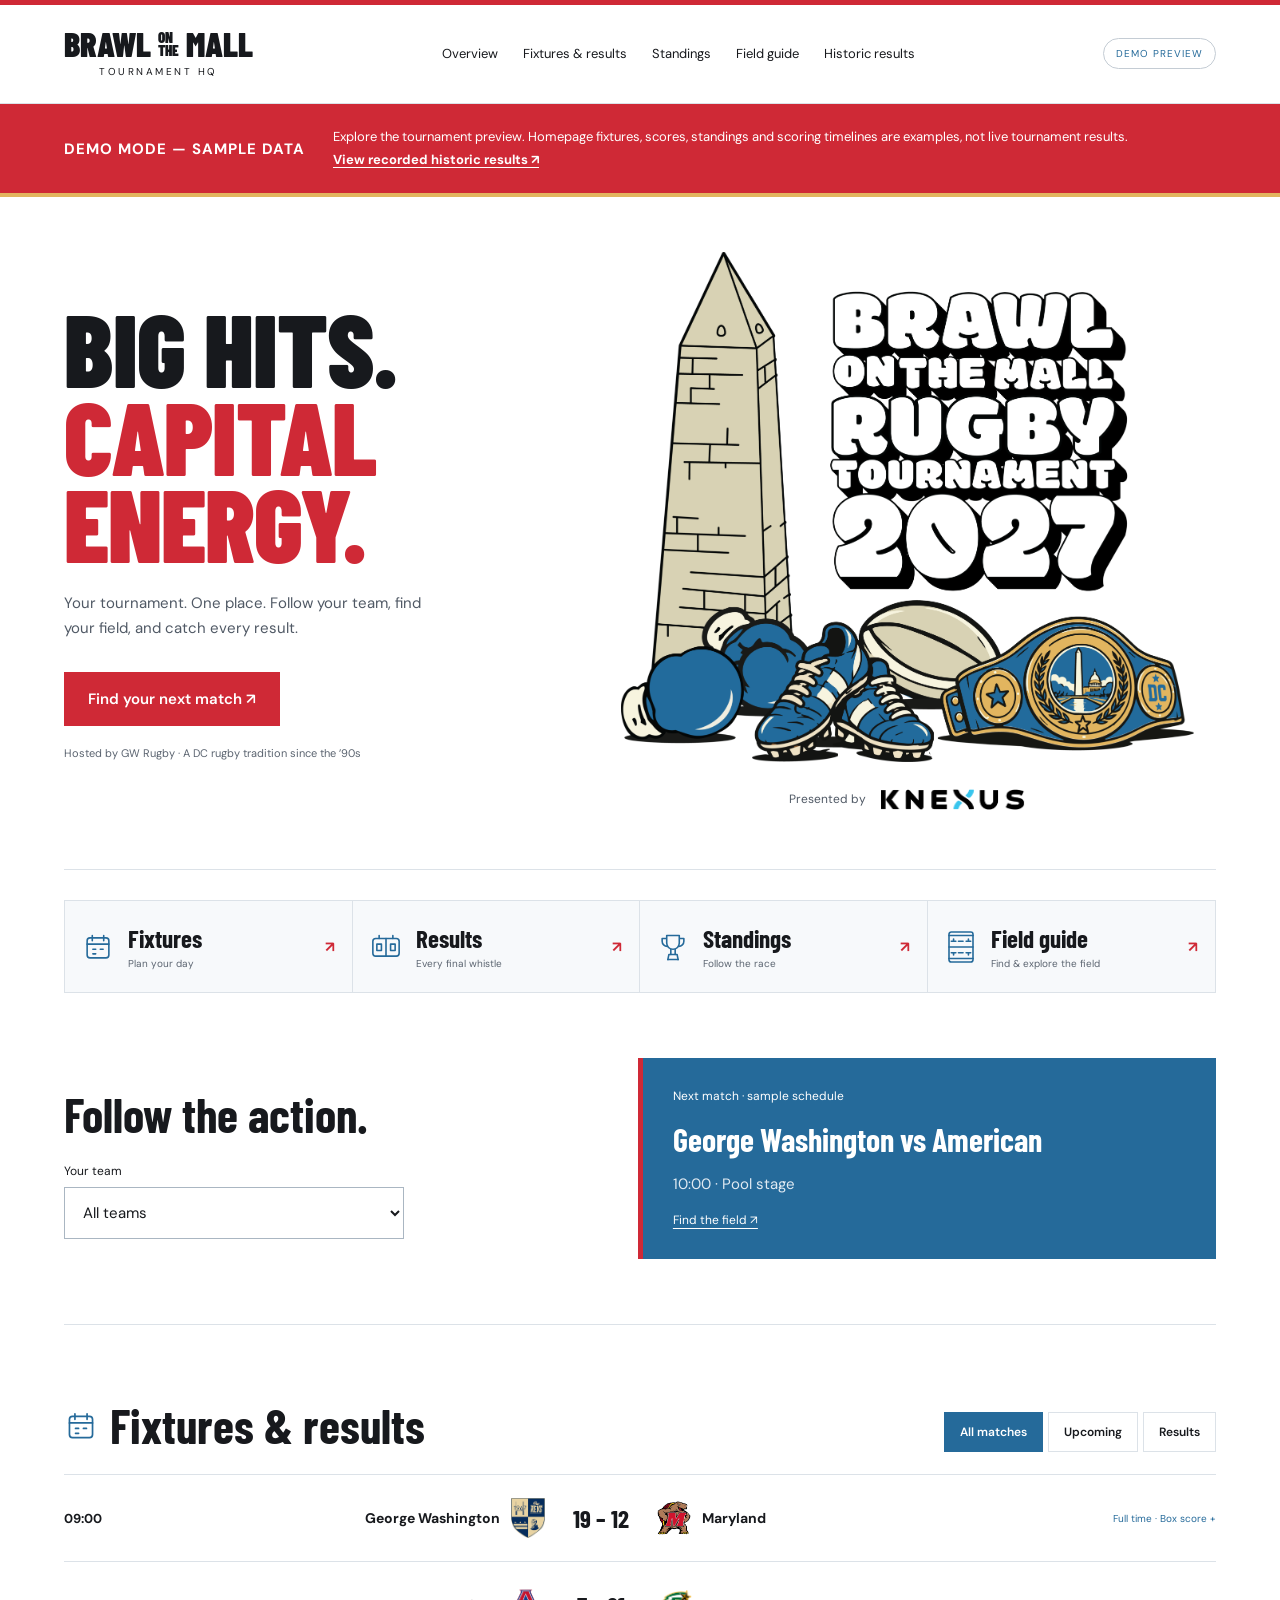
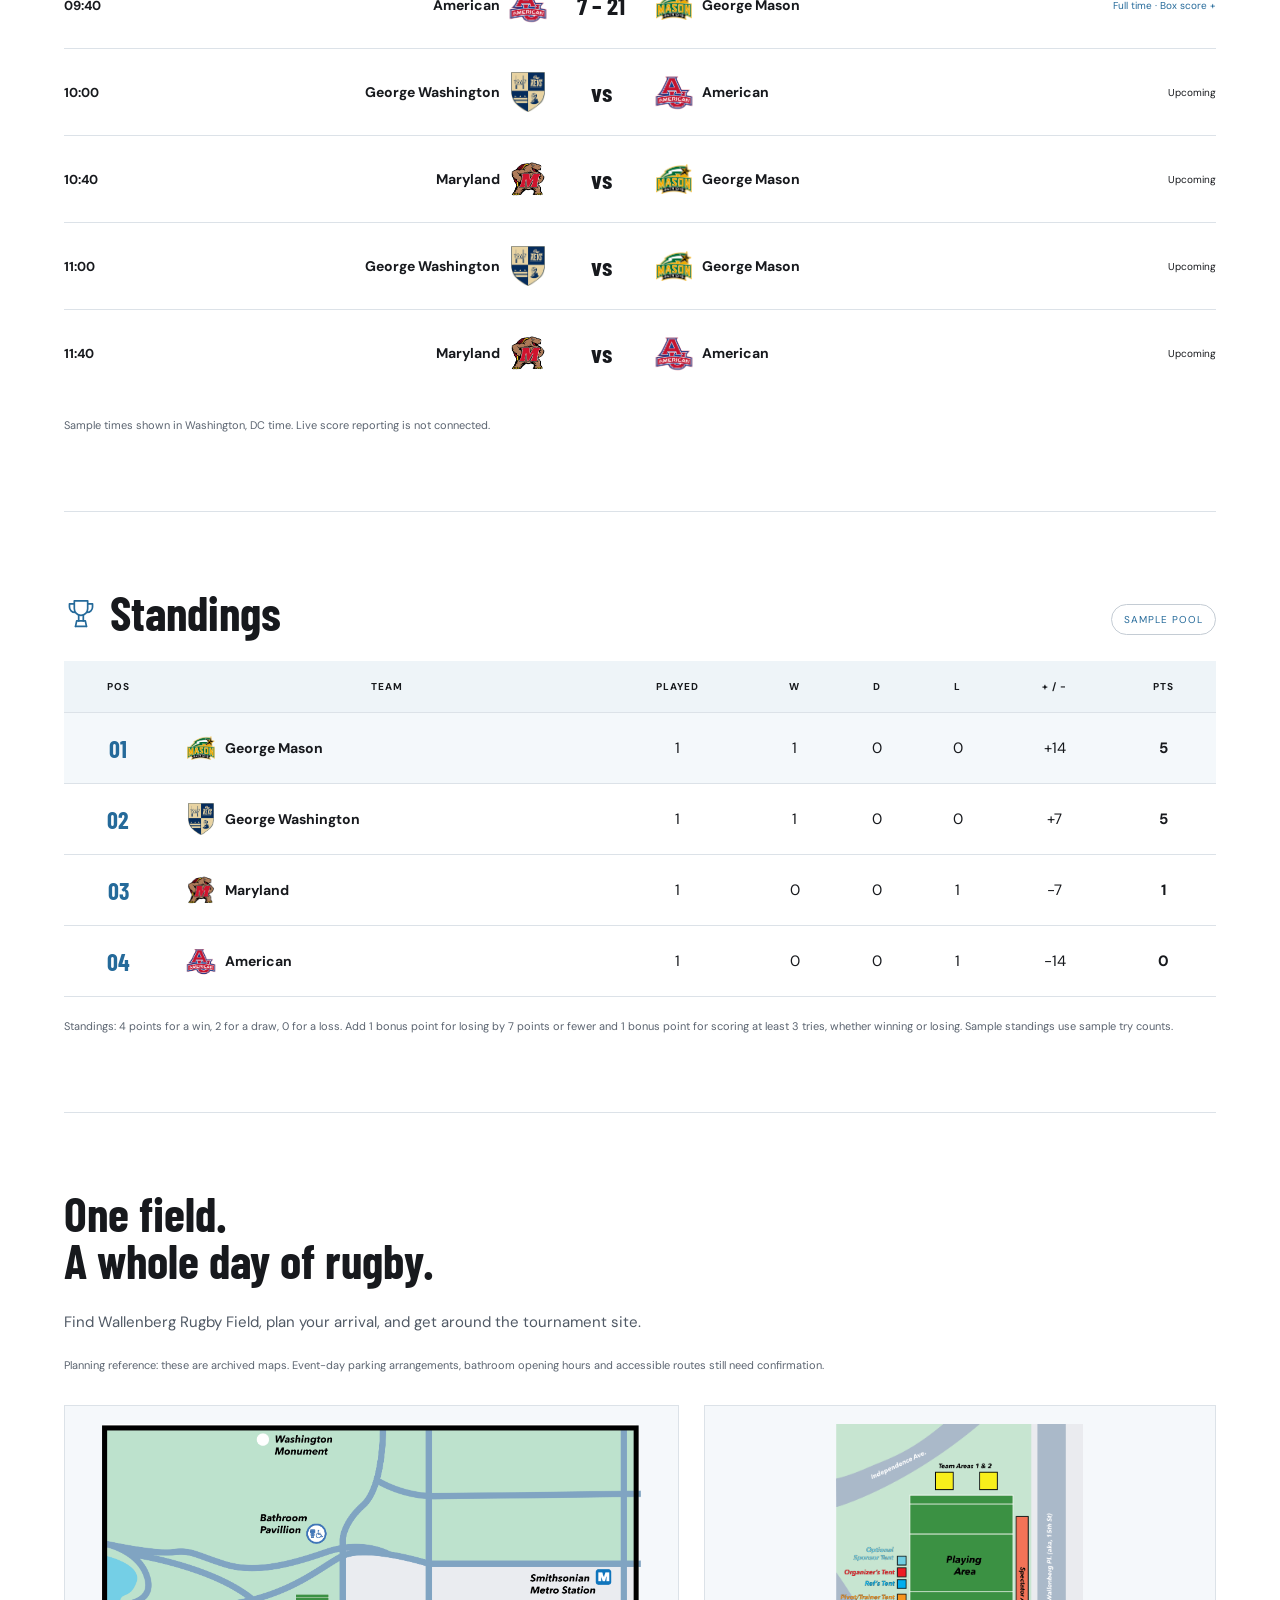
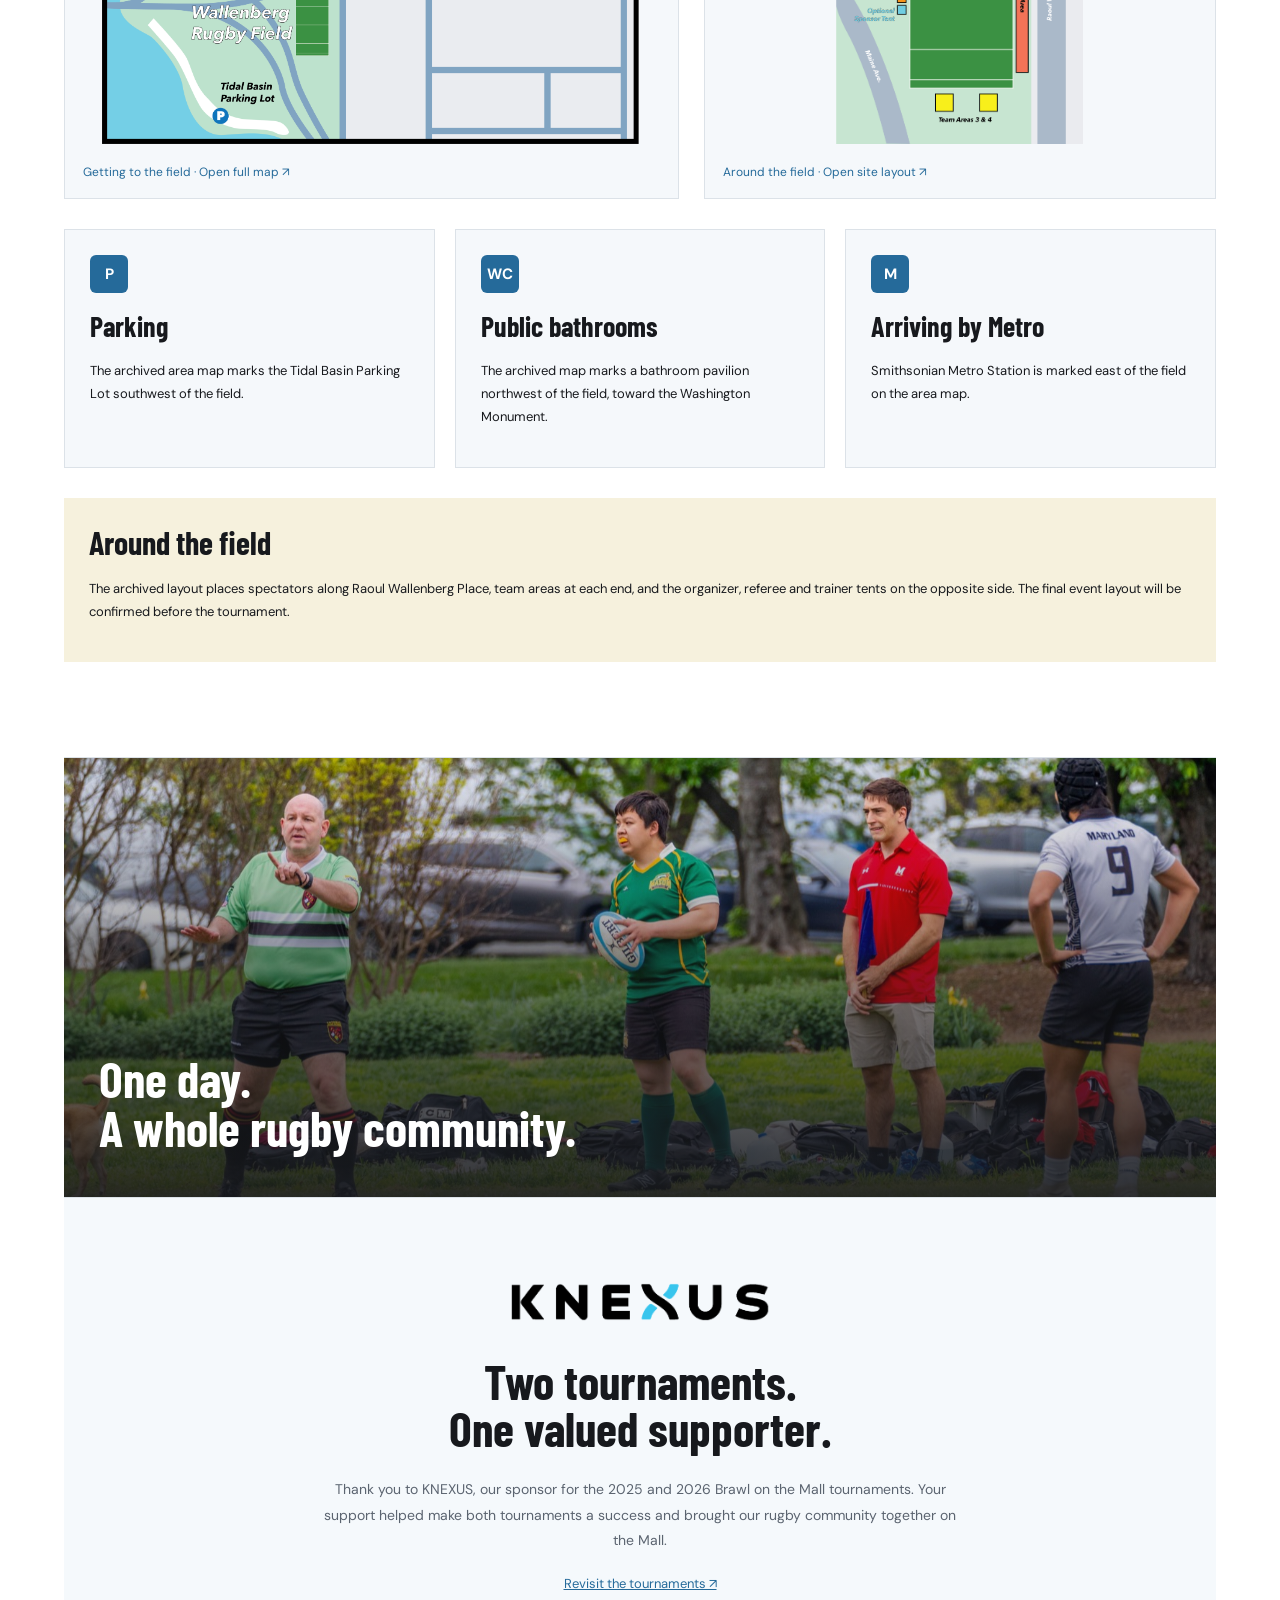
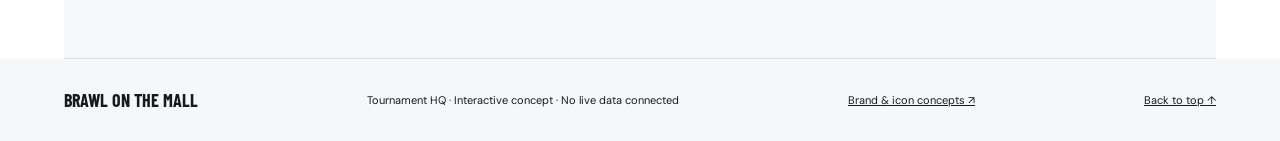
==== index.html @ ece19e47 "Publish Brawl tournament website for GitHub Pages" ====
<!doctype html><html lang="en"><head><meta charset="utf-8"><meta name="viewport" content="width=device-width,initial-scale=1"><meta name="description" content="Your Brawl on the Mall 2027 tournament hub: fixtures, results, standings and field guide."><link rel="icon" type="image/svg+xml" href="monument.svg"><title>Brawl on the Mall — Tournament HQ</title><link rel="stylesheet" href="style.css"></head><body><header><a class="brand wordmark" href="#home" aria-label="Brawl on the Mall — Tournament HQ"><span class="wordmark-line"><span>BRAWL</span><span class="wordmark-stack"><span>ON</span><span>THE</span></span><span>MALL</span></span><span class="wordmark-sub">TOURNAMENT HQ</span></a><nav aria-label="Main navigation"><a href="#home">Overview</a><a href="#fixtures">Fixtures & results</a><a href="#standings">Standings</a><a href="#fields">Field guide</a><a href="history.html">Historic results</a></nav><span class="pill">DEMO PREVIEW</span></header><main><aside class="notice demo-notice" aria-label="Demo site notice"><strong>DEMO MODE — SAMPLE DATA</strong><span>Explore the tournament preview. Homepage fixtures, scores, standings and scoring timelines are examples, not live tournament results. <a href="history.html">View recorded historic results ↗</a></span></aside><section class="hero" id="home"><div><h1>BIG HITS.<br><em>CAPITAL<br>ENERGY.</em></h1><p>Your tournament. One place. Follow your team, find your field, and catch every result.</p><a class="button" href="#fixtures">Find your next match ↗</a><span class="hero-note">Hosted by GW Rugby · A DC rugby tradition since the ’90s</span></div><div class="hero-art"><img class="primary-logo" src="brawl-2027.png" alt="Brawl on the Mall Rugby Tournament 2027"><div class="presented-by"><span>Presented by</span><img src="knexus-on-light.png" alt="KNEXUS"></div></div></section><div class="quick-links" aria-label="Tournament shortcuts"><a href="#fixtures"><img class="ui-icon" src="fixtures.svg" alt="" aria-hidden="true"><span><strong>Fixtures</strong><small>Plan your day</small></span><b aria-hidden="true">↗</b></a><a href="#fixtures" data-shortcut="results"><img class="ui-icon" src="results.svg" alt="" aria-hidden="true"><span><strong>Results</strong><small>Every final whistle</small></span><b aria-hidden="true">↗</b></a><a href="#standings"><img class="ui-icon" src="standings.svg" alt="" aria-hidden="true"><span><strong>Standings</strong><small>Follow the race</small></span><b aria-hidden="true">↗</b></a><a href="#fields"><img class="ui-icon" src="fields.svg" alt="" aria-hidden="true"><span><strong>Field guide</strong><small>Find & explore the field</small></span><b aria-hidden="true">↗</b></a></div><section class="dashboard"><div><h2>Follow the action.</h2><label for="team">Your team</label><select id="team"><option value="">All teams</option><option>George Washington</option><option>Maryland</option><option>American</option><option>George Mason</option></select></div><article class="next"><p class="next-label">Next match · sample schedule</p><h3 id="nextTeams"></h3><p id="nextMeta"></p><a href="#fields">Find the field ↗</a></article></section><section id="fixtures"><div class="section-head"><div><h2 class="icon-heading"><img class="ui-icon" src="fixtures.svg" alt="" aria-hidden="true">Fixtures & results</h2></div><div class="tabs" aria-label="Match status"><button data-status="all" class="active">All matches</button><button data-status="upcoming">Upcoming</button><button data-status="final">Results</button></div></div><div id="matches"></div><p class="small">Sample times shown in Washington, DC time. Live score reporting is not connected.</p></section><section id="standings"><div class="section-head"><div><h2 class="icon-heading"><img class="ui-icon" src="standings.svg" alt="" aria-hidden="true">Standings</h2></div><span class="pill">SAMPLE POOL</span></div><div class="table-wrap"><table><thead><tr><th>POS</th><th>TEAM</th><th>PLAYED</th><th>W</th><th>D</th><th>L</th><th>+ / −</th><th>PTS</th></tr></thead><tbody id="table"></tbody></table></div><p class="small">Standings: 4 points for a win, 2 for a draw, 0 for a loss. Add 1 bonus point for losing by 7 points or fewer and 1 bonus point for scoring at least 3 tries, whether winning or losing. Sample standings use sample try counts.</p></section><section id="fields" class="field-guide"><h2>One field.<br>A whole day of rugby.</h2><p class="guide-intro">Find Wallenberg Rugby Field, plan your arrival, and get around the tournament site.</p><p class="small">Planning reference: these are archived maps. Event-day parking arrangements, bathroom opening hours and accessible routes still need confirmation.</p><div class="guide-maps"><a href="field-area.png" target="_blank" rel="noopener"><img src="field-area.png" alt="Archived area map showing Wallenberg Rugby Field, Tidal Basin Parking Lot, bathroom pavilion and Smithsonian Metro Station"><span>Getting to the field · Open full map ↗</span></a><a href="fields.png" target="_blank" rel="noopener"><img src="fields.png" alt="Archived single-field site layout with spectator area, team areas and organizer and trainer tents"><span>Around the field · Open site layout ↗</span></a></div><div class="arrival-cards"><article><span class="arrival-symbol" aria-hidden="true">P</span><h3>Parking</h3><p>The archived area map marks the Tidal Basin Parking Lot southwest of the field.</p></article><article><span class="arrival-symbol" aria-hidden="true">WC</span><h3>Public bathrooms</h3><p>The archived map marks a bathroom pavilion northwest of the field, toward the Washington Monument.</p></article><article><span class="arrival-symbol" aria-hidden="true">M</span><h3>Arriving by Metro</h3><p>Smithsonian Metro Station is marked east of the field on the area map.</p></article></div><div class="around-field"><h3>Around the field</h3><p>The archived layout places spectators along Raoul Wallenberg Place, team areas at each end, and the organizer, referee and trainer tents on the opposite side. The final event layout will be confirmed before the tournament.</p></div></section><section class="photo"><img src="rugby.jpg" alt="Rugby players gathering beside the pitch at Brawl"><div><h2>One day.<br>A whole rugby community.</h2></div></section><section class="sponsors sponsor-thanks"><img class="knexus-recognition" src="knexus-on-light.png" alt="KNEXUS"><h2>Two tournaments.<br>One valued supporter.</h2><p>Thank you to KNEXUS, our sponsor for the 2025 and 2026 Brawl on the Mall tournaments. Your support helped make both tournaments a success and brought our rugby community together on the Mall.</p><a href="history.html">Revisit the tournaments ↗</a></section></main><footer><strong>BRAWL ON THE MALL</strong><span>Tournament HQ · Interactive concept · No live data connected</span><a href="brand.html">Brand & icon concepts ↗</a><a href="#home">Back to top ↑</a></footer><script src="app.js"></script></body></html>
---- style.css ----
@import url('https://fonts.googleapis.com/css2?family=Barlow+Condensed:wght@600;700;800;900&family=DM+Sans:wght@400;500;600;700&display=swap');
:root{--ink:#17191d;--paper:#ffffff;--blue:#256a9a;--red:#cf2936;--cream:#F6F1DD;--champion-gold:#E2B55F;--knexus-blue:#38C5EC;--dark-cream:#D8D2B5;--light-cream:#F6F1DD;--line:#dce2e8}*{box-sizing:border-box}html{scroll-behavior:smooth;scroll-padding-top:35px}body{margin:0;background:var(--paper);color:var(--ink);font:15px 'DM Sans',sans-serif}a{color:inherit}header{padding:25px 5%;display:flex;justify-content:space-between;align-items:center;border-bottom:1px solid var(--line);gap:20px}.brand{text-decoration:none;font:900 36px 'Barlow Condensed',Impact,sans-serif;line-height:.8}.brand span{display:block;font:9px 'DM Sans',sans-serif;letter-spacing:1.5px;margin-top:10px}nav{display:flex;gap:25px}nav a{text-decoration:none;font-size:13px}.pill{border:1px solid #c4ccd4;padding:8px 12px;border-radius:25px;font-size:10px;letter-spacing:1px;white-space:nowrap}main{max-width:1440px;margin:auto}section{margin:0 5%;padding:65px 0;border-bottom:1px solid var(--line)}.hero{display:grid;grid-template-columns:1fr 1fr;align-items:center;padding:45px 0 55px;gap:30px}.hero img{width:100%;max-height:540px;object-fit:contain}.eyebrow{font-size:11px;letter-spacing:2px;font-weight:700}.hero h1{font:900 clamp(68px,8.2vw,118px)/.85 'Barlow Condensed',Impact,sans-serif;letter-spacing:-1px;margin:25px 0}.hero em{font-style:normal;color:var(--red)}.hero p:not(.eyebrow){max-width:370px;line-height:1.7;color:#505965}.button{display:inline-block;background:var(--ink);color:#ffffff;text-decoration:none;padding:17px 24px;margin-top:15px;font-weight:600}.hero-note{display:block;font-size:11px;margin-top:18px;color:#5b6470}.notice{background:#eef4f8;padding:18px 5%;font-size:11px;font-weight:700;letter-spacing:1px;display:flex;gap:28px}.notice span{font-weight:400;letter-spacing:0}.dashboard{display:grid;grid-template-columns:1fr 1.2fr;gap:8%;align-items:center}h2{font:700 48px/.98 'Barlow Condensed',Impact,sans-serif;margin:12px 0 25px}label{display:block;font-size:12px;margin-bottom:8px}select{padding:14px;width:100%;max-width:340px;border:1px solid #aab6c2;background:transparent;font:inherit;color:inherit;border-radius:0}.next{background:var(--ink);padding:30px;color:var(--paper);border-left:5px solid var(--red)}h3{font:700 32px 'Barlow Condensed',Impact,sans-serif;margin:16px 0}.next a{color:#ffffff;font-size:12px}.next p{color:#e0eaf2}.section-head{display:flex;align-items:center;justify-content:space-between;gap:20px}.tabs{display:flex;gap:5px;flex-wrap:wrap}button{font:600 12px 'DM Sans',sans-serif;padding:11px 15px;border:1px solid var(--line);background:transparent;color:inherit;cursor:pointer}button.active{background:var(--ink);color:var(--paper);border-color:var(--ink)}.match{display:grid;grid-template-columns:80px 1fr 70px 1fr 100px;gap:20px;padding:23px 0;align-items:center;border-top:1px solid var(--line)}.match div span{display:block;font-size:11px;margin-top:5px;color:#5b6470}.match strong{font-size:15px}.match .score{text-align:center;font:700 25px 'Barlow Condensed',Impact,sans-serif}.status{font-size:9px;letter-spacing:1px;text-align:right}.final{color:var(--blue)}.small{font-size:11px;color:#5b6470;line-height:1.7;margin-top:20px}.table-wrap{overflow:auto}table{border-collapse:collapse;width:100%;text-align:center;white-space:nowrap}td,th{padding:19px 14px;border-bottom:1px solid var(--line)}thead{background:#eef4f8;font-size:10px;letter-spacing:1px}tbody th{text-align:left;font-size:14px}tbody td:first-child{color:var(--blue);font:700 24px 'Barlow Condensed',Impact,sans-serif}.field-section{display:grid;grid-template-columns:1fr 1fr;gap:7%;align-items:center}.field-section p{line-height:1.65}.field-section img{width:100%;border:10px solid white}.field-match{font-size:12px;border-bottom:1px solid var(--line);padding:9px 0;margin:0}.field-match b{margin-right:10px}.field-match small{display:block;color:#5b6470}.field-section .tabs{margin:25px 0 15px}.photo{position:relative;height:440px;padding:0;overflow:hidden}.photo img{width:100%;height:100%;object-fit:cover}.photo:after{content:'';position:absolute;inset:0;background:linear-gradient(0deg,#17191de6,transparent)}.photo div{position:absolute;bottom:20px;left:35px;color:white;z-index:1}.photo h2{font-size:50px}.sponsors{text-align:center}.sponsors>p:not(.eyebrow){font-size:12px;color:#5b6470}.sponsors div{display:flex;align-items:center;justify-content:center;gap:65px;margin-top:35px}.sponsors img{max-width:180px;max-height:80px;object-fit:contain}footer{padding:30px 5%;display:flex;justify-content:space-between;gap:20px;font-size:11px}footer strong{font-family:'Barlow Condensed',Impact,sans-serif;font-size:18px}a:focus-visible,button:focus-visible,select:focus-visible{outline:3px solid var(--blue);outline-offset:4px}@media(max-width:720px){header{flex-wrap:wrap;padding:20px 5%}nav{order:3;width:100%;gap:20px;overflow:auto;padding-top:15px}nav a{white-space:nowrap;font-size:12px}.hero{gap:5px;grid-template-columns:1.1fr 1fr}.hero h1{font-size:65px}.hero img{align-self:start;margin-top:45px}.hero p:not(.eyebrow){font-size:12px}.eyebrow{font-size:9px}.hero-note{font-size:9px}.button{font-size:12px;padding:14px}.notice{display:block;line-height:1.6}.notice span{display:block;margin-top:5px}.dashboard,.field-section{grid-template-columns:1fr;gap:30px}section{padding:40px 0}.section-head{align-items:start;flex-direction:column;margin-bottom:25px}.match{grid-template-columns:45px 1fr 40px 1fr;gap:8px}.match strong{font-size:11px}.match .status{grid-column:2/5;text-align:left}.match .score{font-size:21px}h2{font-size:40px}footer{flex-wrap:wrap}.photo{height:330px}.photo h2{font-size:40px}.sponsors div{gap:30px}.sponsors img{max-width:125px}}

/* Brawl 2027: blue, red, white and near black. Cream and gold stay in the original illustration. */
.brand{display:flex;align-items:center;gap:10px}.brand .ui-icon{width:35px;height:48px}.brand-copy{font:900 36px/.8 'Barlow Condensed',Impact,sans-serif!important;letter-spacing:0!important;margin:0!important}.brand-copy>span{font:9px 'DM Sans',sans-serif;letter-spacing:1.5px}
header{border-top:5px solid var(--red)}nav a:hover{color:var(--blue)}.hero{grid-template-columns:.9fr 1.1fr;background:white}.hero>img{max-height:570px}.hero .eyebrow{color:var(--blue)}.hero h1{font-size:clamp(68px,8vw,112px)}.hero-note{line-height:1.7}.button{background:var(--red);color:white}.button:hover{background:#ad1e2a}.notice{color:#28485f;border-top:1px solid #d5e3ed;border-bottom:1px solid #d5e3ed}.next{background:var(--blue)}.next a{color:white;text-underline-offset:4px}.next .eyebrow{color:white}button.active{background:var(--blue);border-color:var(--blue)}.ui-icon{width:28px;height:28px;object-fit:contain;flex-shrink:0}.icon-heading{display:flex;align-items:center;gap:12px}.icon-heading .ui-icon{width:34px;height:34px}.eyebrow.icon-heading .ui-icon{width:24px;height:24px}
.quick-links{margin:30px 5% 0;display:grid;grid-template-columns:repeat(4,1fr);border:1px solid var(--line);background:#f7f9fb}.quick-links a{display:flex;align-items:center;gap:14px;padding:22px 17px;text-decoration:none;border-right:1px solid var(--line)}.quick-links a:last-child{border:0}.quick-links a:hover{background:#edf4f9}.quick-links strong{font:700 25px 'Barlow Condensed',Impact,sans-serif}.quick-links small{display:block;font-size:10px;color:#5b6470;margin-top:4px}.quick-links b{margin-left:auto;color:var(--red)}.quick-links .ui-icon{width:32px;height:32px}tbody tr:first-child{background:#f4f8fb}.field-section>a{background:#eef4f8;padding:15px}.photo{margin-bottom:0}footer{background:#f5f7f9;align-items:center}.pill{color:var(--blue)}
.brand-intro{max-width:760px}.brand-intro h1{font:800 70px/.95 'Barlow Condensed',Impact,sans-serif;margin:20px 0}.brand-intro p{line-height:1.8;color:#505965}.palette{display:flex;flex-wrap:wrap;gap:12px;margin:30px 0}.swatch{border:1px solid var(--line);width:150px}.swatch i{display:block;height:75px}.swatch span{display:block;padding:12px;font-size:12px;line-height:1.8}.icon-grid{display:grid;grid-template-columns:repeat(4,1fr);gap:16px}.icon-card{border:1px solid var(--line);padding:25px;display:flex;flex-direction:column;align-items:start;gap:15px}.icon-card>img{width:64px;height:64px}.icon-card h3{font-size:26px;margin:0}.icon-card p{font-size:12px;line-height:1.6;color:#505965;margin:0}.icon-card a{font-size:12px;color:var(--blue)}.brand-rule{background:var(--cream);padding:25px;line-height:1.8;margin-top:30px}
@media(max-width:1000px){.quick-links a{padding:18px 12px;gap:9px}.quick-links strong{font-size:22px}.quick-links small{font-size:9px}.icon-grid{grid-template-columns:repeat(2,1fr)}}
@media(max-width:720px){.hero{grid-template-columns:1fr;gap:25px}.hero h1{font-size:80px}.hero>img{margin:0;max-height:420px;width:100%}.hero p:not(.eyebrow){font-size:14px;max-width:420px}.hero-note{font-size:11px}.quick-links{grid-template-columns:1fr 1fr}.quick-links a{padding:18px 14px}.quick-links a:nth-child(2){border-right:0}.quick-links a:nth-child(-n+2){border-bottom:1px solid var(--line)}.brand .ui-icon{width:28px}.brand-copy{font-size:30px!important}.brand-copy>span{font-size:8px}.brand-intro h1{font-size:54px}.icon-card{padding:18px}.hero{padding-top:30px}.field-section>a{padding:8px}}
@media(prefers-reduced-motion:reduce){html{scroll-behavior:auto}}
/* Historic tournament archive */
nav [aria-current=page]{color:var(--blue);text-decoration:underline;text-underline-offset:7px}.history-intro{position:relative;background:linear-gradient(115deg,#fff 60%,#f6f1dd);padding-bottom:40px}.history-intro h1{font:800 clamp(60px,7vw,96px)/.94 'Barlow Condensed',Impact,sans-serif;margin:22px 0}.history-intro em{font-style:normal;color:var(--red)}.history-intro>p:not(.eyebrow){max-width:490px;line-height:1.8;color:#505965}.year-tabs{margin-top:28px}.year-tabs button{font-size:18px;min-width:100px}.champion-panel{margin-top:30px;background:var(--light-cream);border:1px solid var(--dark-cream);border-left:6px solid var(--champion-gold);padding:35px;display:flex;align-items:center;justify-content:space-between;gap:35px}.champion-panel h2{font-size:60px}.champion-panel p:not(.eyebrow){max-width:650px;line-height:1.8}.champion-tag{display:inline-block;background:var(--champion-gold);padding:10px 15px;font-size:12px;font-weight:700}.champion-belt{width:155px;height:155px}.archive-table caption{text-align:left;font-size:12px;color:#505965;padding:0 0 15px}.archive-table tbody tr:first-child{background:transparent}.archive-table .archive-team{justify-content:start}.club-badge{height:36px;width:40px;object-fit:contain;flex-shrink:0}.club-initials{background:var(--blue);color:white;display:inline-flex;align-items:center;justify-content:center;border-radius:50%;font-weight:700;font-size:13px}.archive-team{display:flex;align-items:center;gap:12px}.archive-match{display:grid;grid-template-columns:90px 1fr 90px 1fr 100px;gap:20px;align-items:center;padding:23px 0;border-top:1px solid var(--line)}.archive-stage,.archive-status{font-size:10px;line-height:1.6;color:#505965}.archive-status{text-align:right}.archive-score{font:700 30px 'Barlow Condensed',Impact,sans-serif;text-align:center;white-space:nowrap}.archive-match .archive-team{font-size:14px;font-weight:600}.final-heading{margin-top:35px;color:var(--blue)}.archive-sources>div{display:grid;grid-template-columns:1fr 1fr;gap:25px}.archive-sources a{display:flex;flex-direction:column;gap:15px;text-decoration:none;border:1px solid var(--line);padding:20px;background:#f7f9fb}.archive-sources img{height:250px;width:100%;object-fit:contain}.archive-sources span{font-size:13px;color:var(--blue)}
@media(max-width:1050px){header{flex-wrap:wrap}header nav{flex-wrap:wrap;gap:16px}.archive-match{grid-template-columns:65px 1fr 65px 1fr;gap:12px}.archive-status{grid-column:2/5;text-align:left}}
@media(max-width:720px){header nav{flex-wrap:nowrap}.history-intro h1{font-size:64px}.champion-panel{padding:25px;gap:15px;align-items:start}.champion-panel h2{font-size:44px}.champion-belt{width:65px;height:65px}.champion-tag{font-size:10px}.archive-match{grid-template-columns:1fr 60px 1fr;gap:12px}.archive-stage{grid-column:1/-1}.archive-match .archive-team{flex-direction:column;align-items:start;font-size:12px;gap:8px}.archive-match .archive-team:nth-of-type(3){align-items:end;text-align:right}.archive-status{grid-column:1/-1}.archive-sources>div{grid-template-columns:1fr}.archive-table .archive-team{font-size:12px}.archive-table td,.archive-table th{padding:15px 10px}}
.champion-marks{display:flex;align-items:center;gap:24px;flex-shrink:0}.champion-crest{width:110px;height:140px;object-fit:contain}.champion-marks .champion-belt{width:85px;height:85px}
@media(max-width:720px){.champion-marks{flex-direction:column;gap:12px}.champion-crest{width:55px;height:70px}.champion-marks .champion-belt{width:45px;height:45px}.champion-tag{line-height:1.7}}

.archive-table tr.championship-qualifier{background:var(--light-cream)}.archive-table tr.championship-qualifier td:first-child{border-left:4px solid var(--champion-gold)}.qualifier-label{display:block;margin:7px 0 0 52px;font-size:10px;font-weight:600;color:#65501e}

.field-guide .guide-intro{color:#505965;line-height:1.8}.arrival-cards{display:grid;grid-template-columns:repeat(3,1fr);gap:20px;margin-top:30px}.arrival-cards article{padding:25px;background:#f5f8fb;border:1px solid var(--line)}.arrival-cards h3{font-size:28px}.arrival-cards p,.around-field p{font-size:13px;line-height:1.8}.arrival-symbol{display:inline-flex;background:var(--blue);color:white;width:38px;height:38px;align-items:center;justify-content:center;border-radius:6px;font-weight:700}.guide-maps{display:grid;grid-template-columns:1.2fr 1fr;gap:25px;margin-top:30px;align-items:start}.guide-maps a{padding:18px;background:#f5f8fb;border:1px solid var(--line);text-decoration:none}.guide-maps img{width:100%;height:320px;object-fit:contain}.guide-maps span{display:block;font-size:12px;color:var(--blue);margin-top:15px}.around-field{margin:30px 0;padding:25px;background:var(--light-cream)}.around-field h3{margin-top:0}.sponsor-thanks{background:#f5f9fc}.sponsors .knexus-recognition{max-width:260px;max-height:95px;width:80%;height:auto;margin:20px 0}.sponsor-thanks>p:not(.eyebrow){max-width:650px;margin:20px auto;font-size:14px;line-height:1.8}.sponsor-thanks>a{font-size:13px;color:var(--blue)}.archive-sponsor{display:grid;grid-template-columns:220px 1fr;align-items:center;gap:50px;background:#f5f9fc;padding:35px;margin-top:30px}.archive-sponsor>img{width:100%;max-height:100px;object-fit:contain}.archive-sponsor p:not(.eyebrow){line-height:1.8;font-size:14px;max-width:650px}.archive-sponsor h2{font-size:40px}
@media(max-width:720px){.arrival-cards,.guide-maps,.archive-sponsor{grid-template-columns:1fr}.arrival-cards{gap:12px}.guide-maps img{height:280px}.archive-sponsor{gap:15px;padding:25px}.archive-sponsor>img{width:190px}.archive-sponsor h2{font-size:34px}}
/* Compact tournament wordmark and match centre */
a.wordmark{display:inline-flex;flex-direction:column;align-items:stretch;gap:7px;line-height:1;text-decoration:none}.wordmark .wordmark-line{display:flex;align-items:center;gap:7px;font:900 34px/.82 'Barlow Condensed',Impact,sans-serif;letter-spacing:0;margin:0}.wordmark .wordmark-line>span{font:inherit;letter-spacing:0;margin:0;display:block}.wordmark .wordmark-line .wordmark-stack{display:flex;flex-direction:column;gap:1px;font-size:15px}.wordmark .wordmark-stack>span{font:inherit;letter-spacing:0;margin:0}.wordmark .wordmark-sub{font:10px 'DM Sans',sans-serif;letter-spacing:2.5px;margin:0;display:block;text-align:center}.hero-art{display:flex;flex-direction:column;align-items:center;gap:22px}.hero-art .primary-logo{width:100%;max-height:510px;object-fit:contain}.presented-by{display:flex;align-items:center;justify-content:center;gap:14px}.presented-by span{font-size:12px;color:#505965}.presented-by img{width:145px;height:30px;object-fit:contain}.next-label{font-size:12px!important;margin-top:0;color:white!important}.hero h1{margin-top:0}.hero{padding-top:55px}.arrival-cards{margin:30px 0}.match{grid-template-columns:62px minmax(0,1fr) 140px;gap:20px;list-style:none}.match-contest{display:grid;grid-template-columns:minmax(0,1fr) 80px minmax(0,1fr);align-items:center;gap:15px}.fixture-team{display:flex;gap:10px;align-items:center}.fixture-team img{width:36px;height:40px;object-fit:contain;flex-shrink:0}.fixture-team strong{font-size:14px}.home-team{justify-content:flex-end;text-align:right;flex-direction:row-reverse}.away-team{justify-content:flex-start;text-align:left}.match .status{font-size:10px;text-transform:none;letter-spacing:0}.match-time{font-size:13px;font-weight:700}.match-game>summary,.archive-game>summary{cursor:pointer;list-style:none}.match-game>summary::-webkit-details-marker,.archive-game>summary::-webkit-details-marker{display:none}.match-game[open],.archive-game[open]{background:#f8fafc}.match-game[open] .status,.archive-game[open] .archive-status{color:var(--blue)}.box-score{padding:10px 25px 30px;border-bottom:1px solid var(--line)}.box-score h3{margin:10px 0}.box-score p{font-size:12px;line-height:1.7;color:#505965}.box-score .sample-events{background:var(--light-cream);padding:12px}.box-score table{font-size:12px;text-align:left}.box-score th,.box-score td{padding:12px}.box-totals{display:flex;gap:25px;flex-wrap:wrap;font-size:12px;margin:20px 0}.archive-match{grid-template-columns:90px minmax(0,1fr) 80px minmax(0,1fr) 130px;gap:12px}.archive-match .archive-team:nth-child(2){justify-content:flex-end;flex-direction:row-reverse;text-align:right}.archive-match .archive-team:nth-child(4){justify-content:flex-start;text-align:left}#table .fixture-team{white-space:normal;min-width:150px}#table .fixture-team img{width:28px;height:32px}.match:focus-visible,.archive-match:focus-visible{outline:3px solid var(--blue);outline-offset:3px}
@media(max-width:1000px){.match{grid-template-columns:48px minmax(0,1fr);gap:12px}.match .status{grid-column:2;text-align:center}.archive-match{grid-template-columns:65px minmax(0,1fr) 65px minmax(0,1fr)}.archive-status{grid-column:2/5}}
@media(max-width:720px){.wordmark .wordmark-line{font-size:32px}.wordmark .wordmark-line .wordmark-stack{font-size:14px}.hero-art .primary-logo{max-height:420px}.hero-art{gap:20px}.presented-by img{width:135px}.match{grid-template-columns:1fr;gap:12px;padding:20px 0}.match-time{text-align:center;font-size:11px;color:#505965}.match-contest{grid-template-columns:minmax(0,1fr) 65px minmax(0,1fr);gap:8px}.fixture-team{flex-direction:column!important;text-align:center!important;justify-content:center;gap:8px}.fixture-team strong{font-size:12px}.fixture-team img{width:32px;height:36px}.match .status{grid-column:1;text-align:center}.match .score{font-size:25px}.box-score{padding:10px 12px 25px}.box-score table{min-width:460px}.box-totals{gap:10px;flex-direction:column}.archive-match{grid-template-columns:1fr 60px 1fr}.archive-match .archive-team{flex-direction:column!important;align-items:center!important;text-align:center!important}.archive-stage,.archive-status{grid-column:1/-1}.archive-status{text-align:center}#table .fixture-team{flex-direction:row!important;justify-content:start;text-align:left!important}.hero{padding-top:35px}}
.home-team{flex-direction:row}.home-team img{order:2}.home-team strong{order:1}.archive-match .archive-team:nth-child(2){flex-direction:row}.archive-match .archive-team:nth-child(2) .club-badge{order:2}.archive-match .archive-team:nth-child(2)>span:not(.club-badge){order:1}
@media(max-width:720px){.home-team img,.home-team strong,.archive-match .archive-team:nth-child(2) .club-badge,.archive-match .archive-team:nth-child(2)>span:not(.club-badge){order:initial}}
/* Optical sizing compensates for transparent padding in the supplied artwork.
   Maryland's visible mark is only 2056px wide on a 3840px canvas. */
.fixture-team img[src$="maryland.png"],.club-badge[src$="maryland.png"]{transform:scale(1.7)}
.fixture-team img[src$="american.png"],.club-badge[src$="american.png"]{transform:scale(1.08)}
.club-badge[src$="american-shield.png"]{transform:scale(1.16)}

.notice.demo-notice{background:var(--red);color:#fff;border:0;border-bottom:4px solid var(--champion-gold);padding:22px 5%;align-items:center;gap:28px}.demo-notice strong{font-size:15px;letter-spacing:1px;flex-shrink:0}.demo-notice span{font-size:13px;line-height:1.75}.demo-notice a{display:inline-block;color:#fff;text-underline-offset:3px;font-weight:700}.demo-notice a:hover{text-decoration-thickness:2px}@media(max-width:720px){.notice.demo-notice{padding:18px 5%}.demo-notice strong{font-size:14px}.demo-notice span{display:block;margin-top:8px;font-size:12px}}
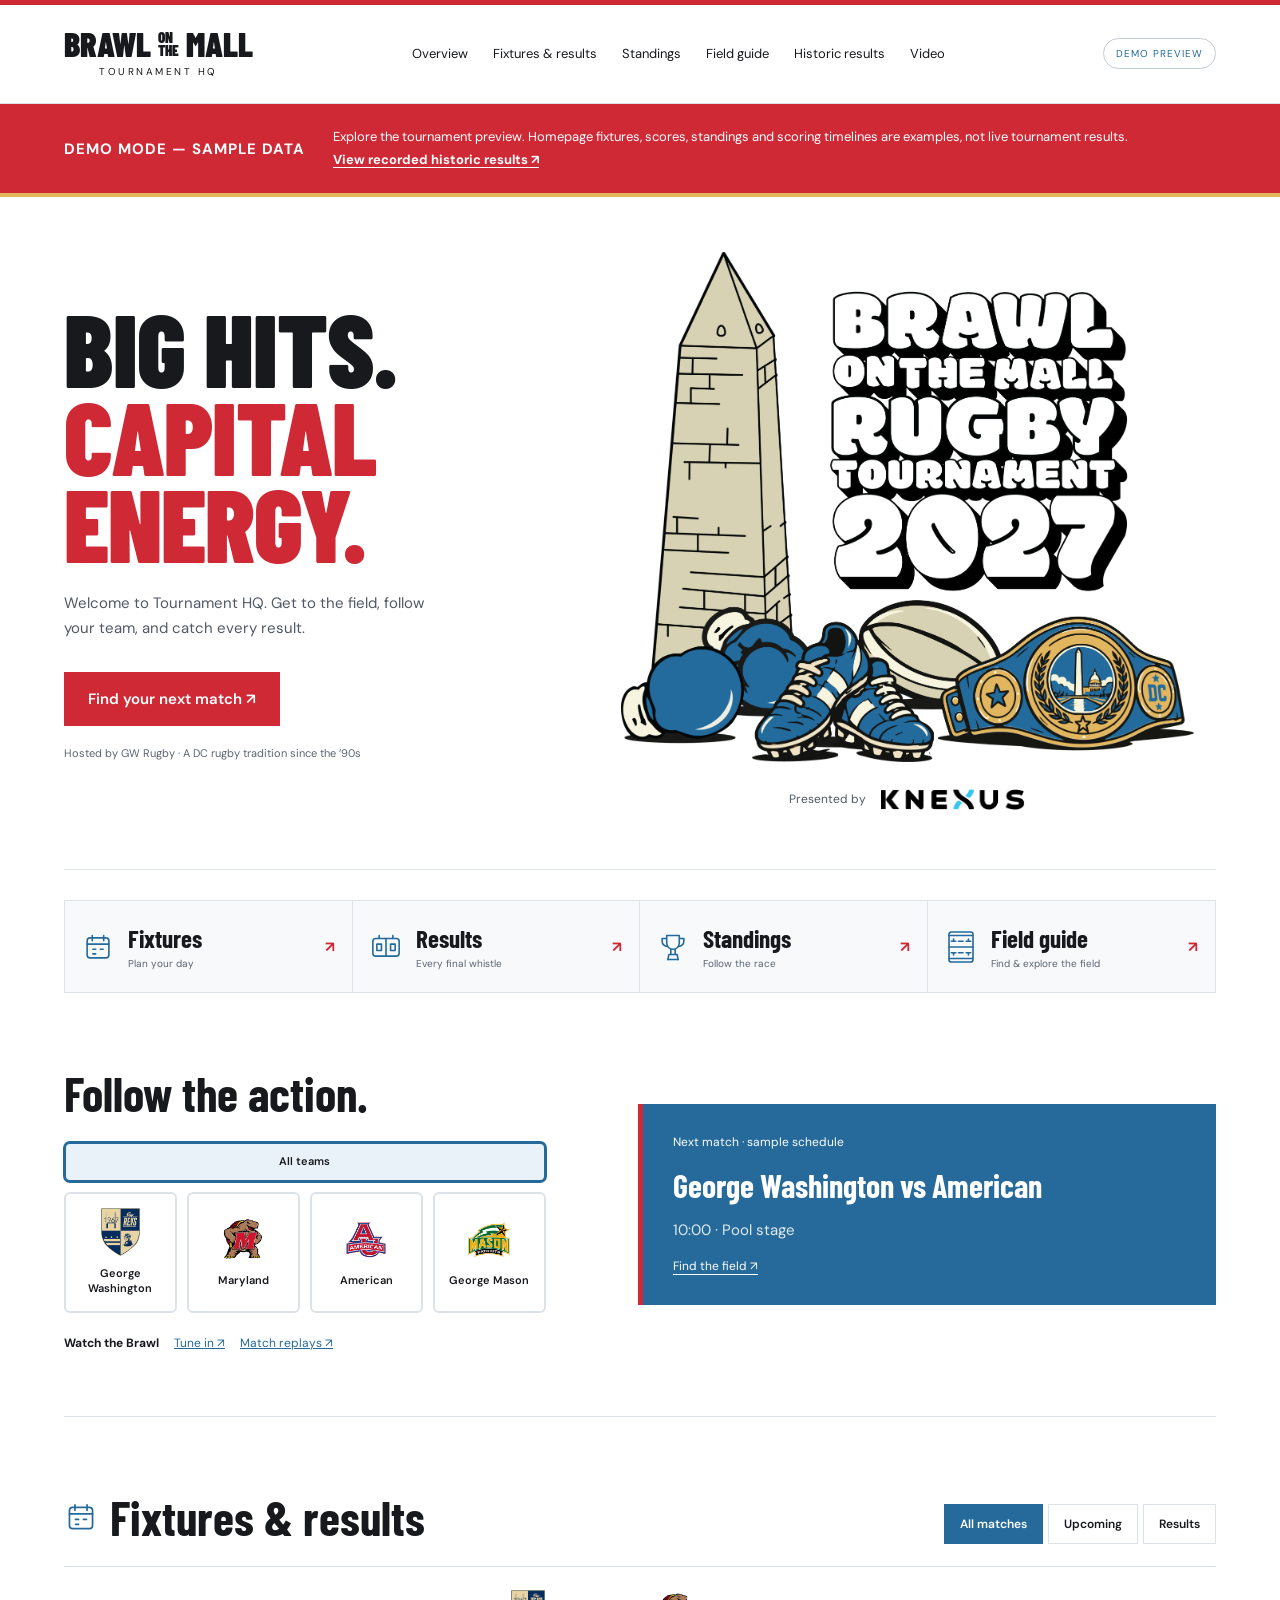
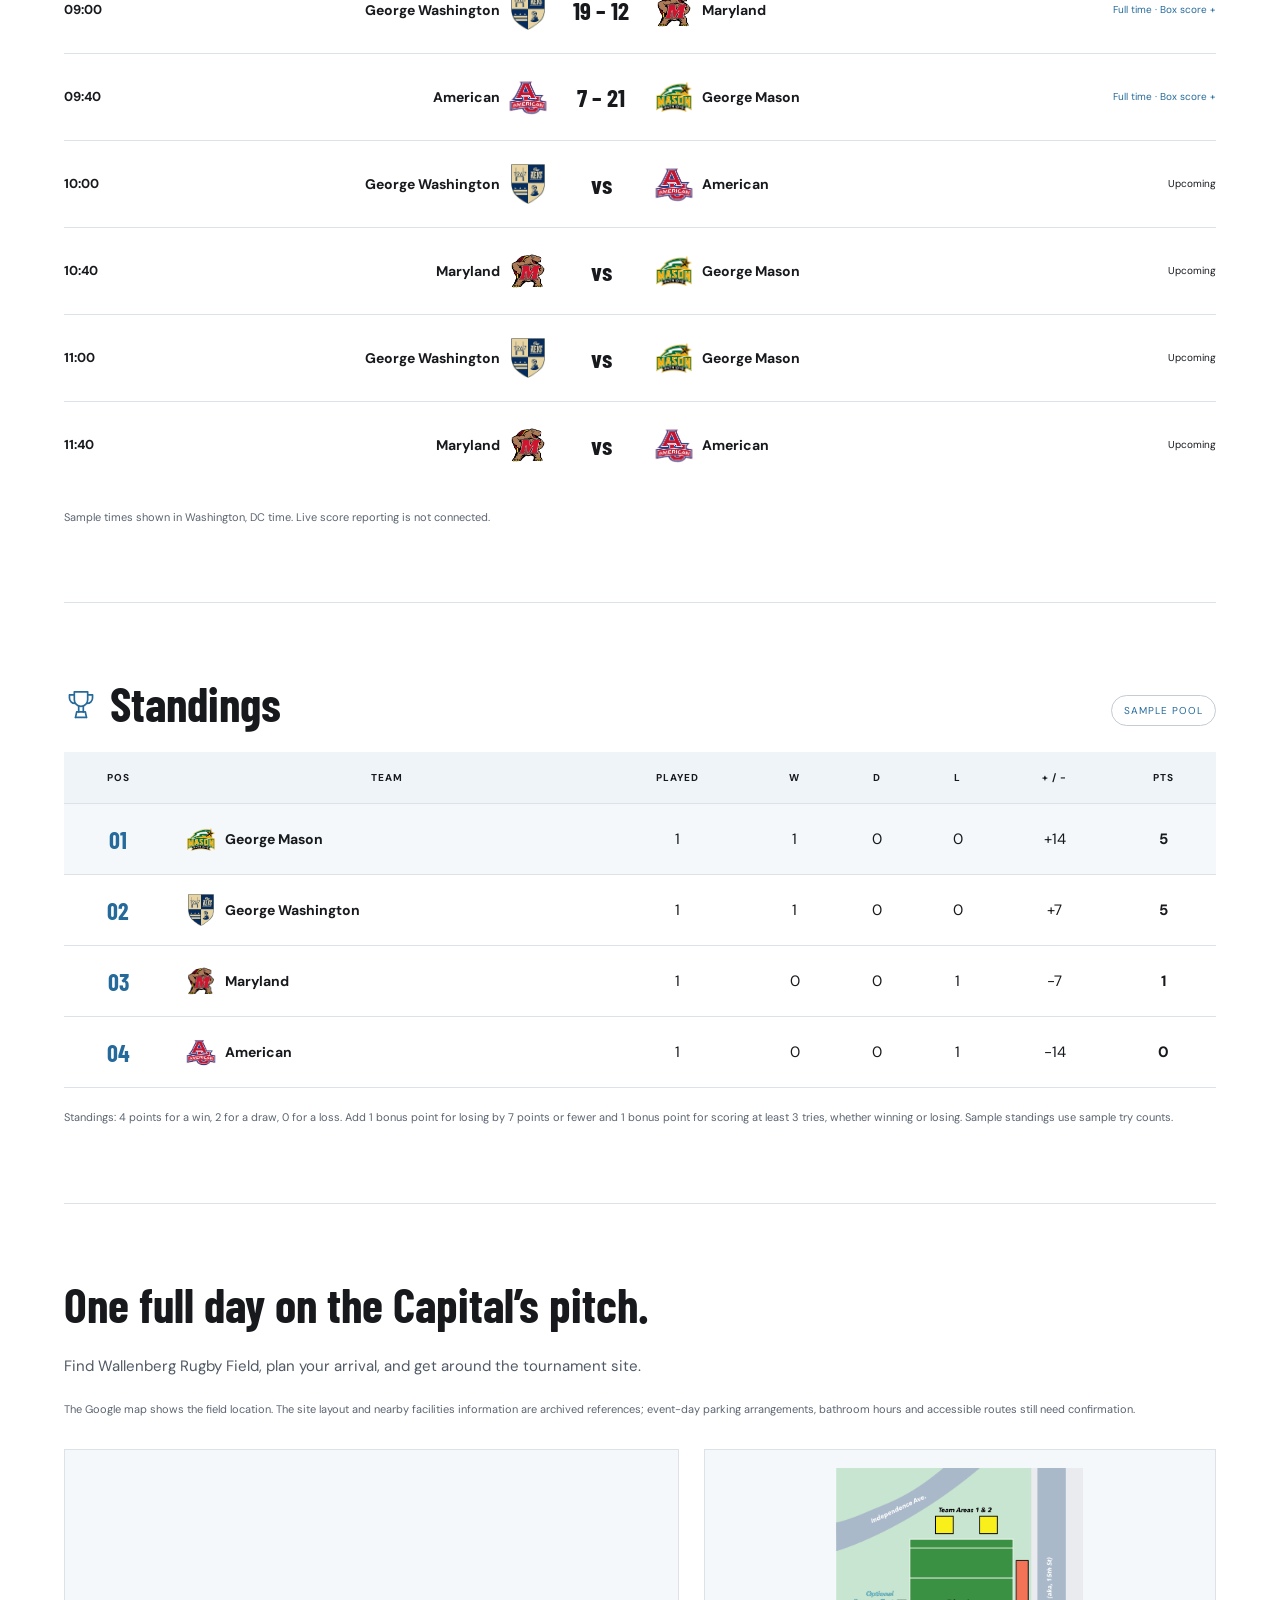
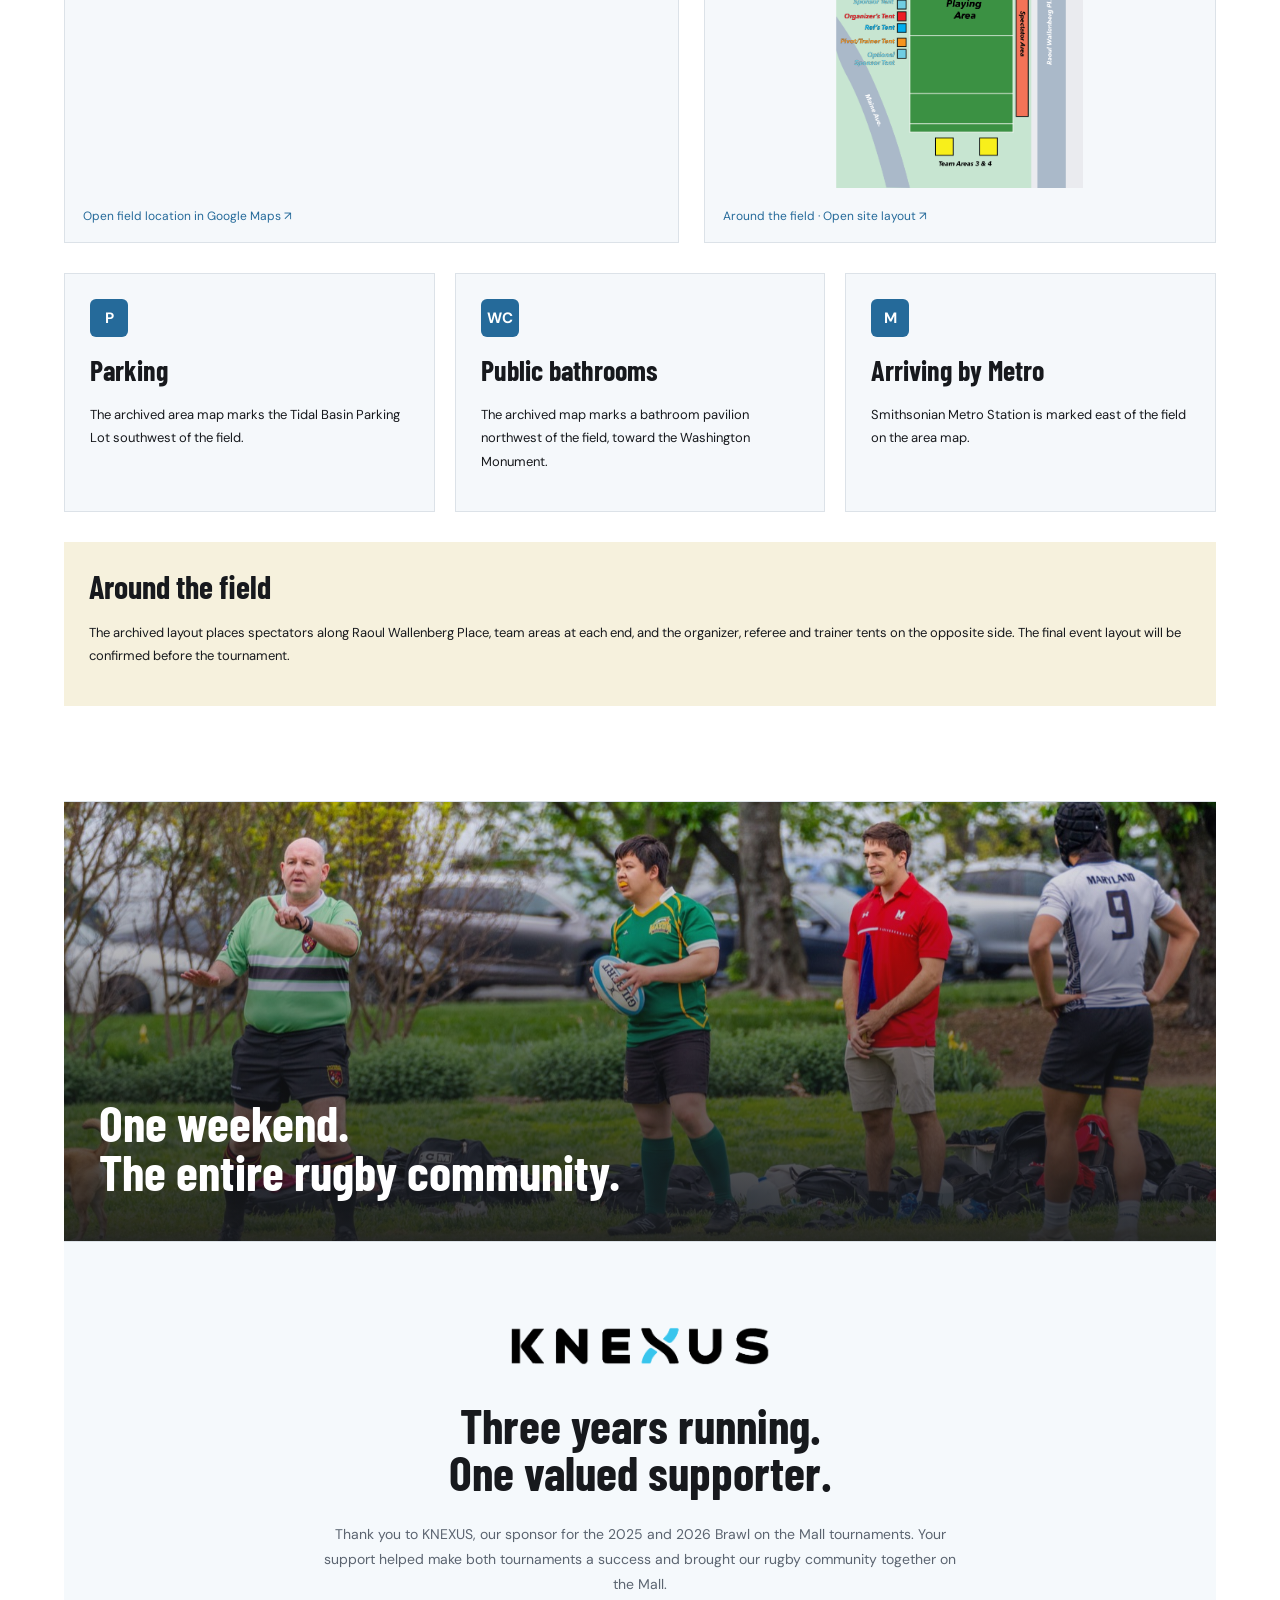
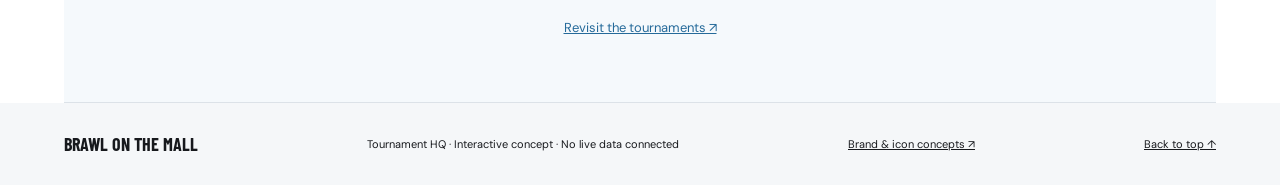
==== commit b87cb13b: "Add match replay pages, livestream hub and homepage updates" ====
--- a/index.html
+++ b/index.html
@@ -1 +1 @@
-<!doctype html><html lang="en"><head><meta charset="utf-8"><meta name="viewport" content="width=device-width,initial-scale=1"><meta name="description" content="Your Brawl on the Mall 2027 tournament hub: fixtures, results, standings and field guide."><link rel="icon" type="image/svg+xml" href="monument.svg"><title>Brawl on the Mall — Tournament HQ</title><link rel="stylesheet" href="style.css"></head><body><header><a class="brand wordmark" href="#home" aria-label="Brawl on the Mall — Tournament HQ"><span class="wordmark-line"><span>BRAWL</span><span class="wordmark-stack"><span>ON</span><span>THE</span></span><span>MALL</span></span><span class="wordmark-sub">TOURNAMENT HQ</span></a><nav aria-label="Main navigation"><a href="#home">Overview</a><a href="#fixtures">Fixtures & results</a><a href="#standings">Standings</a><a href="#fields">Field guide</a><a href="history.html">Historic results</a></nav><span class="pill">DEMO PREVIEW</span></header><main><aside class="notice demo-notice" aria-label="Demo site notice"><strong>DEMO MODE — SAMPLE DATA</strong><span>Explore the tournament preview. Homepage fixtures, scores, standings and scoring timelines are examples, not live tournament results. <a href="history.html">View recorded historic results ↗</a></span></aside><section class="hero" id="home"><div><h1>BIG HITS.<br><em>CAPITAL<br>ENERGY.</em></h1><p>Your tournament. One place. Follow your team, find your field, and catch every result.</p><a class="button" href="#fixtures">Find your next match ↗</a><span class="hero-note">Hosted by GW Rugby · A DC rugby tradition since the ’90s</span></div><div class="hero-art"><img class="primary-logo" src="brawl-2027.png" alt="Brawl on the Mall Rugby Tournament 2027"><div class="presented-by"><span>Presented by</span><img src="knexus-on-light.png" alt="KNEXUS"></div></div></section><div class="quick-links" aria-label="Tournament shortcuts"><a href="#fixtures"><img class="ui-icon" src="fixtures.svg" alt="" aria-hidden="true"><span><strong>Fixtures</strong><small>Plan your day</small></span><b aria-hidden="true">↗</b></a><a href="#fixtures" data-shortcut="results"><img class="ui-icon" src="results.svg" alt="" aria-hidden="true"><span><strong>Results</strong><small>Every final whistle</small></span><b aria-hidden="true">↗</b></a><a href="#standings"><img class="ui-icon" src="standings.svg" alt="" aria-hidden="true"><span><strong>Standings</strong><small>Follow the race</small></span><b aria-hidden="true">↗</b></a><a href="#fields"><img class="ui-icon" src="fields.svg" alt="" aria-hidden="true"><span><strong>Field guide</strong><small>Find & explore the field</small></span><b aria-hidden="true">↗</b></a></div><section class="dashboard"><div><h2>Follow the action.</h2><label for="team">Your team</label><select id="team"><option value="">All teams</option><option>George Washington</option><option>Maryland</option><option>American</option><option>George Mason</option></select></div><article class="next"><p class="next-label">Next match · sample schedule</p><h3 id="nextTeams"></h3><p id="nextMeta"></p><a href="#fields">Find the field ↗</a></article></section><section id="fixtures"><div class="section-head"><div><h2 class="icon-heading"><img class="ui-icon" src="fixtures.svg" alt="" aria-hidden="true">Fixtures & results</h2></div><div class="tabs" aria-label="Match status"><button data-status="all" class="active">All matches</button><button data-status="upcoming">Upcoming</button><button data-status="final">Results</button></div></div><div id="matches"></div><p class="small">Sample times shown in Washington, DC time. Live score reporting is not connected.</p></section><section id="standings"><div class="section-head"><div><h2 class="icon-heading"><img class="ui-icon" src="standings.svg" alt="" aria-hidden="true">Standings</h2></div><span class="pill">SAMPLE POOL</span></div><div class="table-wrap"><table><thead><tr><th>POS</th><th>TEAM</th><th>PLAYED</th><th>W</th><th>D</th><th>L</th><th>+ / −</th><th>PTS</th></tr></thead><tbody id="table"></tbody></table></div><p class="small">Standings: 4 points for a win, 2 for a draw, 0 for a loss. Add 1 bonus point for losing by 7 points or fewer and 1 bonus point for scoring at least 3 tries, whether winning or losing. Sample standings use sample try counts.</p></section><section id="fields" class="field-guide"><h2>One field.<br>A whole day of rugby.</h2><p class="guide-intro">Find Wallenberg Rugby Field, plan your arrival, and get around the tournament site.</p><p class="small">Planning reference: these are archived maps. Event-day parking arrangements, bathroom opening hours and accessible routes still need confirmation.</p><div class="guide-maps"><a href="field-area.png" target="_blank" rel="noopener"><img src="field-area.png" alt="Archived area map showing Wallenberg Rugby Field, Tidal Basin Parking Lot, bathroom pavilion and Smithsonian Metro Station"><span>Getting to the field · Open full map ↗</span></a><a href="fields.png" target="_blank" rel="noopener"><img src="fields.png" alt="Archived single-field site layout with spectator area, team areas and organizer and trainer tents"><span>Around the field · Open site layout ↗</span></a></div><div class="arrival-cards"><article><span class="arrival-symbol" aria-hidden="true">P</span><h3>Parking</h3><p>The archived area map marks the Tidal Basin Parking Lot southwest of the field.</p></article><article><span class="arrival-symbol" aria-hidden="true">WC</span><h3>Public bathrooms</h3><p>The archived map marks a bathroom pavilion northwest of the field, toward the Washington Monument.</p></article><article><span class="arrival-symbol" aria-hidden="true">M</span><h3>Arriving by Metro</h3><p>Smithsonian Metro Station is marked east of the field on the area map.</p></article></div><div class="around-field"><h3>Around the field</h3><p>The archived layout places spectators along Raoul Wallenberg Place, team areas at each end, and the organizer, referee and trainer tents on the opposite side. The final event layout will be confirmed before the tournament.</p></div></section><section class="photo"><img src="rugby.jpg" alt="Rugby players gathering beside the pitch at Brawl"><div><h2>One day.<br>A whole rugby community.</h2></div></section><section class="sponsors sponsor-thanks"><img class="knexus-recognition" src="knexus-on-light.png" alt="KNEXUS"><h2>Two tournaments.<br>One valued supporter.</h2><p>Thank you to KNEXUS, our sponsor for the 2025 and 2026 Brawl on the Mall tournaments. Your support helped make both tournaments a success and brought our rugby community together on the Mall.</p><a href="history.html">Revisit the tournaments ↗</a></section></main><footer><strong>BRAWL ON THE MALL</strong><span>Tournament HQ · Interactive concept · No live data connected</span><a href="brand.html">Brand & icon concepts ↗</a><a href="#home">Back to top ↑</a></footer><script src="app.js"></script></body></html>
+<!doctype html><html lang="en"><head><meta charset="utf-8"><meta name="viewport" content="width=device-width,initial-scale=1"><meta name="description" content="Your Brawl on the Mall 2027 tournament hub: fixtures, results, standings and field guide."><link rel="icon" type="image/svg+xml" href="monument.svg"><title>Brawl on the Mall — Tournament HQ</title><link rel="stylesheet" href="style.css"></head><body><header><a class="brand wordmark" href="#home" aria-label="Brawl on the Mall — Tournament HQ"><span class="wordmark-line"><span>BRAWL</span><span class="wordmark-stack"><span>ON</span><span>THE</span></span><span>MALL</span></span><span class="wordmark-sub">TOURNAMENT HQ</span></a><nav aria-label="Main navigation"><a href="#home">Overview</a><a href="#fixtures">Fixtures & results</a><a href="#standings">Standings</a><a href="#fields">Field guide</a><a href="history.html">Historic results</a><a href="video.html">Video</a></nav><span class="pill">DEMO PREVIEW</span></header><main><aside class="notice demo-notice" aria-label="Demo site notice"><strong>DEMO MODE — SAMPLE DATA</strong><span>Explore the tournament preview. Homepage fixtures, scores, standings and scoring timelines are examples, not live tournament results. <a href="history.html">View recorded historic results ↗</a></span></aside><section class="hero" id="home"><div><h1>BIG HITS.<br><em>CAPITAL<br>ENERGY.</em></h1><p>Welcome to Tournament HQ. Get to the field, follow your team, and catch every result.</p><a class="button" href="#fixtures">Find your next match ↗</a><span class="hero-note">Hosted by GW Rugby · A DC rugby tradition since the ’90s</span></div><div class="hero-art"><img class="primary-logo" src="brawl-2027.png" alt="Brawl on the Mall Rugby Tournament 2027"><div class="presented-by"><span>Presented by</span><img src="knexus-on-light.png" alt="KNEXUS"></div></div></section><div class="quick-links" aria-label="Tournament shortcuts"><a href="#fixtures"><img class="ui-icon" src="fixtures.svg" alt="" aria-hidden="true"><span><strong>Fixtures</strong><small>Plan your day</small></span><b aria-hidden="true">↗</b></a><a href="#fixtures" data-shortcut="results"><img class="ui-icon" src="results.svg" alt="" aria-hidden="true"><span><strong>Results</strong><small>Every final whistle</small></span><b aria-hidden="true">↗</b></a><a href="#standings"><img class="ui-icon" src="standings.svg" alt="" aria-hidden="true"><span><strong>Standings</strong><small>Follow the race</small></span><b aria-hidden="true">↗</b></a><a href="#fields"><img class="ui-icon" src="fields.svg" alt="" aria-hidden="true"><span><strong>Field guide</strong><small>Find & explore the field</small></span><b aria-hidden="true">↗</b></a></div><section class="dashboard"><div><h2>Follow the action.</h2><div class="team-picker" role="group" aria-label="Follow a team"><button type="button" data-team="" aria-pressed="true">All teams</button><button type="button" data-team="George Washington" aria-pressed="false"><span class="team-choice-image"><img src="gw.png" alt=""></span><span>George Washington</span></button><button type="button" data-team="Maryland" aria-pressed="false"><span class="team-choice-image"><img src="maryland.png" alt=""></span><span>Maryland</span></button><button type="button" data-team="American" aria-pressed="false"><span class="team-choice-image"><img src="american.png" alt=""></span><span>American</span></button><button type="button" data-team="George Mason" aria-pressed="false"><span class="team-choice-image"><img src="mason.png" alt=""></span><span>George Mason</span></button></div><div class="tune-in"><span id="home-stream-status">Watch the Brawl</span><a id="home-stream-link" href="live.html">Tune in ↗</a><a href="video.html">Match replays ↗</a></div></div><article class="next"><p class="next-label">Next match · sample schedule</p><h3 id="nextTeams"></h3><p id="nextMeta"></p><a href="#fields">Find the field ↗</a></article></section><section id="fixtures"><div class="section-head"><div><h2 class="icon-heading"><img class="ui-icon" src="fixtures.svg" alt="" aria-hidden="true">Fixtures & results</h2></div><div class="tabs" aria-label="Match status"><button data-status="all" class="active">All matches</button><button data-status="upcoming">Upcoming</button><button data-status="final">Results</button></div></div><div id="matches"></div><p class="small">Sample times shown in Washington, DC time. Live score reporting is not connected.</p></section><section id="standings"><div class="section-head"><div><h2 class="icon-heading"><img class="ui-icon" src="standings.svg" alt="" aria-hidden="true">Standings</h2></div><span class="pill">SAMPLE POOL</span></div><div class="table-wrap"><table><thead><tr><th>POS</th><th>TEAM</th><th>PLAYED</th><th>W</th><th>D</th><th>L</th><th>+ / −</th><th>PTS</th></tr></thead><tbody id="table"></tbody></table></div><p class="small">Standings: 4 points for a win, 2 for a draw, 0 for a loss. Add 1 bonus point for losing by 7 points or fewer and 1 bonus point for scoring at least 3 tries, whether winning or losing. Sample standings use sample try counts.</p></section><section id="fields" class="field-guide"><h2>One full day on the Capital’s pitch.</h2><p class="guide-intro">Find Wallenberg Rugby Field, plan your arrival, and get around the tournament site.</p><p class="small">The Google map shows the field location. The site layout and nearby facilities information are archived references; event-day parking arrangements, bathroom hours and accessible routes still need confirmation.</p><div class="guide-maps"><div class="live-map"><iframe title="Google map centered on Wallenberg Rugby Field" src="https://maps.google.com/maps?q=38.887536,-77.033543&amp;z=16&amp;output=embed" loading="lazy" referrerpolicy="no-referrer-when-downgrade" allowfullscreen></iframe><a href="https://www.google.com/maps/search/?api=1&amp;query=38.887536,-77.033543" target="_blank" rel="noopener">Open field location in Google Maps ↗</a></div><a href="fields.png" target="_blank" rel="noopener"><img src="fields.png" alt="Archived single-field site layout with spectator area, team areas and organizer and trainer tents"><span>Around the field · Open site layout ↗</span></a></div><div class="arrival-cards"><article><span class="arrival-symbol" aria-hidden="true">P</span><h3>Parking</h3><p>The archived area map marks the Tidal Basin Parking Lot southwest of the field.</p></article><article><span class="arrival-symbol" aria-hidden="true">WC</span><h3>Public bathrooms</h3><p>The archived map marks a bathroom pavilion northwest of the field, toward the Washington Monument.</p></article><article><span class="arrival-symbol" aria-hidden="true">M</span><h3>Arriving by Metro</h3><p>Smithsonian Metro Station is marked east of the field on the area map.</p></article></div><div class="around-field"><h3>Around the field</h3><p>The archived layout places spectators along Raoul Wallenberg Place, team areas at each end, and the organizer, referee and trainer tents on the opposite side. The final event layout will be confirmed before the tournament.</p></div></section><section class="photo"><img src="rugby.jpg" alt="Rugby players gathering beside the pitch at Brawl"><div><h2>One weekend.<br>The entire rugby community.</h2></div></section><section class="sponsors sponsor-thanks"><img class="knexus-recognition" src="knexus-on-light.png" alt="KNEXUS"><h2>Three years running.<br>One valued supporter.</h2><p>Thank you to KNEXUS, our sponsor for the 2025 and 2026 Brawl on the Mall tournaments. Your support helped make both tournaments a success and brought our rugby community together on the Mall.</p><a href="history.html">Revisit the tournaments ↗</a></section></main><footer><strong>BRAWL ON THE MALL</strong><span>Tournament HQ · Interactive concept · No live data connected</span><a href="brand.html">Brand & icon concepts ↗</a><a href="#home">Back to top ↑</a></footer><script src="stream-config.js"></script><script src="app.js"></script></body></html>
--- a/style.css
+++ b/style.css
@@ -33,3 +33,7 @@
 .club-badge[src$="american-shield.png"]{transform:scale(1.16)}
 
 .notice.demo-notice{background:var(--red);color:#fff;border:0;border-bottom:4px solid var(--champion-gold);padding:22px 5%;align-items:center;gap:28px}.demo-notice strong{font-size:15px;letter-spacing:1px;flex-shrink:0}.demo-notice span{font-size:13px;line-height:1.75}.demo-notice a{display:inline-block;color:#fff;text-underline-offset:3px;font-weight:700}.demo-notice a:hover{text-decoration-thickness:2px}@media(max-width:720px){.notice.demo-notice{padding:18px 5%}.demo-notice strong{font-size:14px}.demo-notice span{display:block;margin-top:8px;font-size:12px}}
+/* Video hub, team choices and live location */
+.team-picker{display:grid;grid-template-columns:repeat(4,minmax(0,1fr));gap:10px;max-width:540px}.team-picker button{display:flex;flex-direction:column;align-items:center;justify-content:center;gap:10px;padding:14px 8px;border:2px solid var(--line);border-radius:6px;font-size:11px;line-height:1.4;min-height:110px}.team-picker button:first-child{grid-column:1/-1;min-height:auto;display:block;padding:10px}.team-picker button[aria-pressed=true]{background:#e9f2f8;border-color:var(--blue);color:var(--ink);box-shadow:0 0 0 1px var(--blue)}.team-choice-image{height:48px;width:52px;display:flex;align-items:center;justify-content:center}.team-choice-image img{width:42px;height:48px;object-fit:contain}.team-choice-image img[src$="maryland.png"]{transform:scale(1.7)}.tune-in{display:flex;gap:15px;flex-wrap:wrap;align-items:center;margin-top:22px;font-size:12px}.tune-in>span{font-weight:700}.tune-in a{color:var(--blue)}.is-live{color:var(--red)!important;font-weight:700}.is-live:before{content:'● ';font-size:12px}.live-map{padding:18px;background:#f5f8fb;border:1px solid var(--line)}.live-map iframe{width:100%;height:320px;border:0}.guide-maps .live-map>a{display:block;padding:0;border:0;font-size:12px;color:var(--blue);margin-top:15px}.history-intro h1{font-size:clamp(48px,6.5vw,88px)}.history-intro h1>span{white-space:nowrap}.champion-marks .champion-crest{width:125px;height:150px}.video-intro{padding-bottom:35px}.video-intro h1{font:800 clamp(48px,6vw,80px)/1 'Barlow Condensed',Impact,sans-serif;margin:25px 0;color:var(--ink);max-width:1000px}.video-intro>p{max-width:680px;color:#505965;line-height:1.8}.video-meta{font-size:12px;color:var(--blue)!important}.back-link{font-size:12px;color:var(--blue);text-decoration:none}.video-live-callout{display:flex;align-items:center;justify-content:space-between;gap:30px;padding:30px;background:var(--light-cream);border-left:5px solid var(--champion-gold);margin-top:35px}.video-live-callout h2{font-size:36px;margin:0 0 12px}.video-live-callout p{font-size:13px;line-height:1.7;margin:0}.video-live-callout .button{flex-shrink:0;margin:0}.replay-grid{display:grid;grid-template-columns:repeat(3,minmax(0,1fr));gap:25px}.replay-card{display:block;text-decoration:none;border:1px solid var(--line);background:#f7f9fb;transition:box-shadow .2s}.replay-card[hidden]{display:none}.replay-card:hover{box-shadow:0 4px 18px #17191d20}.replay-thumbnail{aspect-ratio:16/9;position:relative;background:#17191d;overflow:hidden}.replay-thumbnail img{width:100%;height:100%;object-fit:cover}.replay-thumbnail>span{position:absolute;inset:0;display:flex;align-items:center;justify-content:center;color:white;font-size:35px;background:#17191d20}.replay-card>div:last-child{padding:20px}.replay-card small{color:var(--blue);font-size:11px}.replay-card h3{font-size:29px;margin:12px 0 20px}.replay-card>div>span:not(.replay-thumbnail span){font-size:12px;color:var(--blue)}.watch-layout{display:grid;grid-template-columns:minmax(0,1fr) 240px;gap:30px;align-items:start;padding-top:35px}.video-player{width:100%;aspect-ratio:16/9;background:#17191d}.video-player iframe{width:100%;height:100%;border:0}.player-fallback{font-size:12px;line-height:1.8;color:#505965}.player-fallback a{color:var(--blue)}.watch-side{padding:25px;background:#f2f7fa;border-top:4px solid var(--knexus-blue);display:flex;flex-direction:column;gap:20px}.watch-side>img{width:100%;max-height:55px;object-fit:contain}.watch-side>span{font-size:11px;color:#505965}.watch-side p{font-size:13px;line-height:1.7;margin:0}.watch-side a{font-size:12px;color:var(--blue)}.broadcast-standby{background:var(--light-cream);padding:50px 35px;min-height:330px;display:flex;flex-direction:column;justify-content:center;align-items:start}.broadcast-standby h2{font-size:42px}.broadcast-standby p{font-size:14px;line-height:1.8;max-width:500px}.broadcast-status{font-size:12px!important}.watch-next{padding-top:35px}
+@media(max-width:1000px){.replay-grid{grid-template-columns:repeat(2,minmax(0,1fr))}.watch-layout{grid-template-columns:minmax(0,1fr) 200px;gap:20px}}
+@media(max-width:720px){.dashboard{gap:35px}.team-picker{gap:7px}.team-picker button{font-size:10px;min-height:100px;padding:12px 5px}.team-choice-image{width:40px;height:44px}.team-choice-image img{width:35px;height:42px}.history-intro h1{font-size:clamp(32px,7.5vw,52px)}.champion-marks .champion-crest{width:65px;height:80px}.live-map iframe{height:280px}.watch-layout,.replay-grid{grid-template-columns:1fr}.video-live-callout{align-items:start;flex-direction:column;padding:25px}.video-intro h1{font-size:50px}.video-intro>p{font-size:14px}.watch-side{gap:18px}.watch-side>img{width:190px}.broadcast-standby{padding:30px 25px;min-height:280px}.broadcast-standby h2{font-size:36px}.replay-card h3{font-size:30px}}
